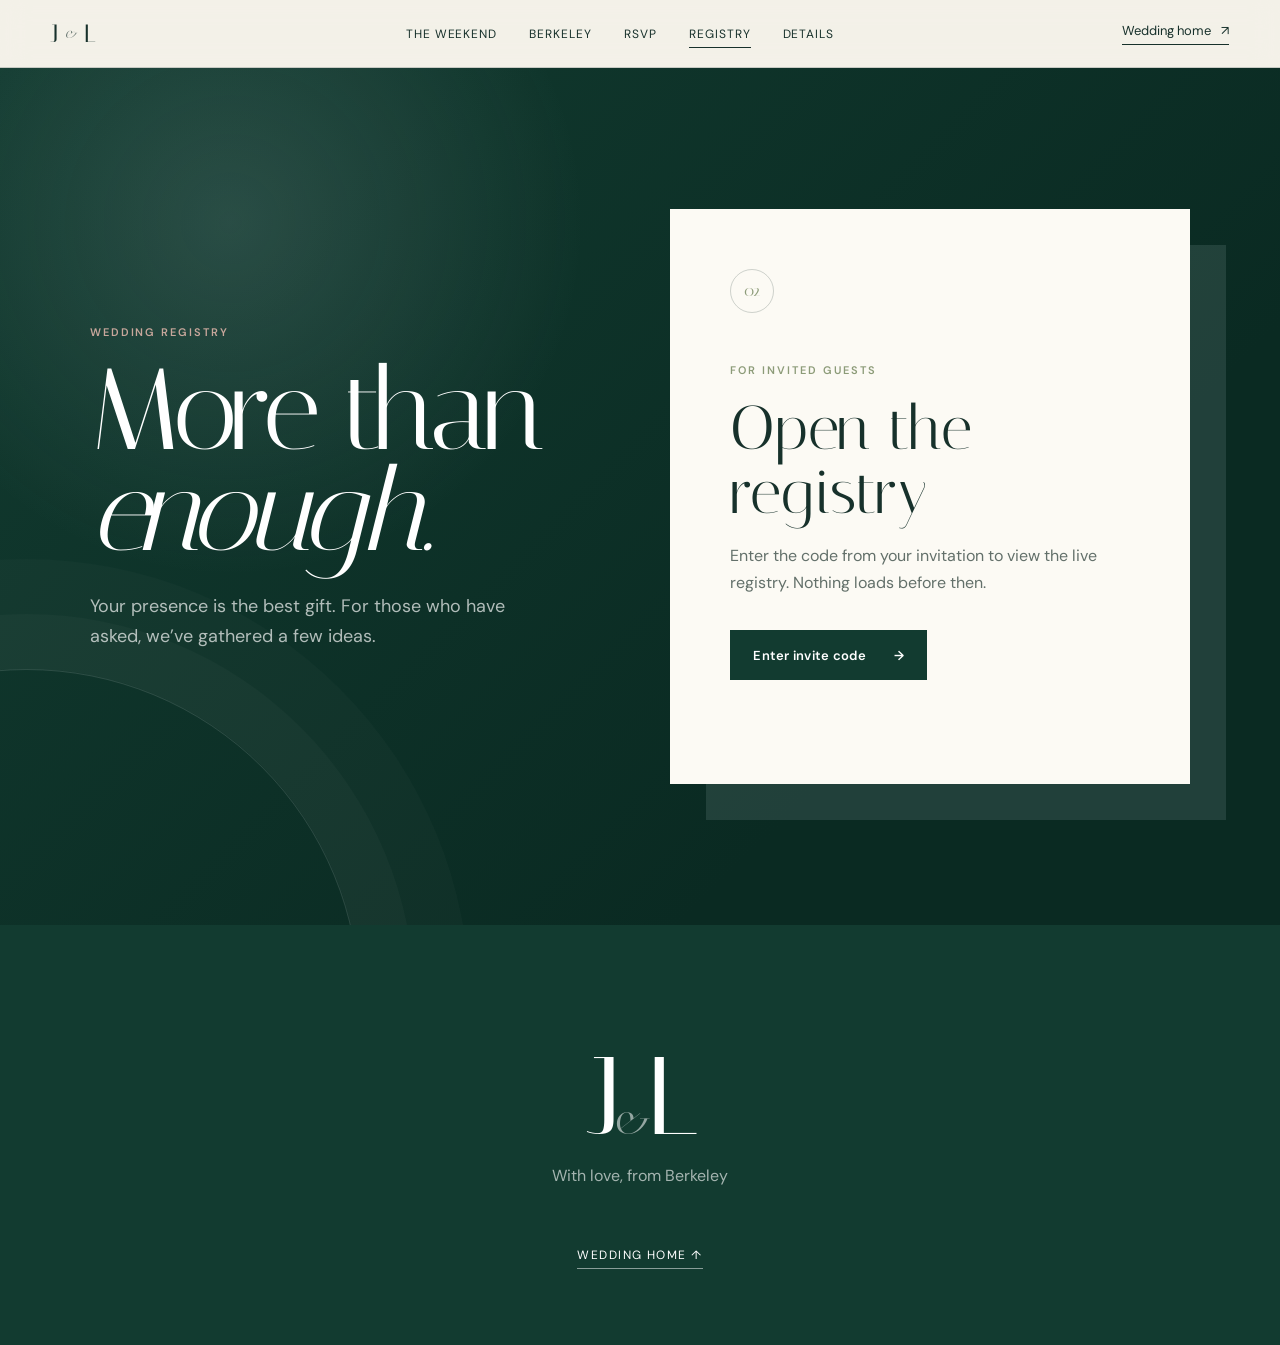
==== registry.html @ 273bde40 "pages" ====
<!doctype html>
<html lang="en">
<head>
  <meta charset="utf-8" />
  <meta name="viewport" content="width=device-width, initial-scale=1" />
  <title>Registry — Jack &amp; Liza</title>
  <meta name="description" content="Jack and Liza's wedding registry for invited guests." />
  <meta name="theme-color" content="#153d31" />
  <link rel="preconnect" href="https://fonts.googleapis.com">
  <link rel="preconnect" href="https://fonts.gstatic.com" crossorigin>
  <link href="https://fonts.googleapis.com/css2?family=DM+Sans:wght@400;500;600&amp;family=Italiana&amp;display=swap" rel="stylesheet">
  <link rel="stylesheet" href="./styles.css" />
</head>
<body class="inner-page" data-private-page="registry">
  <div class="page-progress" aria-hidden="true"><span></span></div>
  <header class="site-header scrolled">
    <a class="brand" href="./index.html" aria-label="Jack and Liza — home"><span>J</span><i>&amp;</i><span>L</span></a>
    <button class="menu-toggle" type="button" aria-expanded="false" aria-controls="primary-nav">
      <span></span><span></span><span></span><span class="sr-only">Open menu</span>
    </button>
    <nav class="nav" id="primary-nav" aria-label="Primary navigation">
      <a href="./index.html#schedule">The weekend</a>
      <a href="./index.html#travel">Berkeley</a>
      <a href="./rsvp.html">RSVP</a>
      <a href="./registry.html" aria-current="page">Registry</a>
      <a href="./index.html#faq">Details</a>
    </nav>
    <a class="text-button guest-code" href="./index.html">Wedding home <span>↗</span></a>
  </header>

  <main class="private-page-main registry-page">
    <section class="private-hero">
      <div>
        <p class="eyebrow">Wedding registry</p>
        <h1>More than<br><i>enough.</i></h1>
        <p>Your presence is the best gift. For those who have asked, we’ve gathered a few ideas.</p>
      </div>
      <aside class="access-gate" data-access-gate>
        <span class="gate-number">02</span>
        <p class="eyebrow">For invited guests</p>
        <h2>Open the registry</h2>
        <p>Enter the code from your invitation to view the live registry. Nothing loads before then.</p>
        <button class="button button-light" type="button" data-open-code>Enter invite code <span>→</span></button>
        <p class="gate-status" data-gate-status role="status"></p>
      </aside>
    </section>

    <section class="section registry-section private-content" data-private-content hidden>
      <div class="section-heading-row reveal">
        <div>
          <p class="eyebrow">Registry</p>
          <h2>A few thoughtful things.</h2>
          <p>Thank you for thinking of us. Each item below is connected directly to our live registry.</p>
        </div>
        <div class="registry-actions">
          <button class="outline-button" type="button" data-change-code>Change code</button>
          <button class="outline-button" type="button" data-refresh-registry>Refresh gifts</button>
        </div>
      </div>
      <div id="registry-grid" class="registry-grid" aria-live="polite"></div>
      <div class="registry-empty" data-registry-empty hidden>
        <p class="eyebrow">All set</p>
        <h3>No registry items are available right now.</h3>
        <p>Please check back later, or simply bring yourselves—we mean it.</p>
      </div>
      <p class="form-status" data-registry-status role="status"></p>
    </section>
  </main>

  <dialog id="code-dialog" class="code-dialog">
    <form method="dialog" class="code-box" id="code-form">
      <button class="dialog-close" aria-label="Close" type="button" data-close-code>×</button>
      <p class="eyebrow">Guest access</p>
      <h2>Your invite code</h2>
      <p>Enter the code exactly as it appears on your invitation.</p>
      <label>Invite code<input name="inviteCode" autocomplete="one-time-code" required /></label>
      <button class="button button-dark full" value="default" type="submit">View registry <span>→</span></button>
      <p class="form-status" data-code-status role="status"></p>
    </form>
  </dialog>

  <footer class="footer compact-footer">
    <div class="footer-monogram">J<span>&amp;</span>L</div>
    <p>With love, from Berkeley</p>
    <a href="./index.html">Wedding home ↑</a>
  </footer>
  <script src="./script.js" type="module"></script>
</body>
</html>
---- styles.css ----
:root {
  --forest: #123b30;
  --forest-deep: #0a2a22;
  --moss: #8c9b78;
  --bay: #9eb2b5;
  --rose: #c8a79c;
  --fog: #e8ece8;
  --paper: #f4f1e9;
  --ivory: #fcfaf4;
  --ink: #17312b;
  --muted: #63706a;
  --line: rgba(23, 49, 43, 0.2);
  --serif: "Italiana", "Times New Roman", serif;
  --sans: "DM Sans", system-ui, sans-serif;
  color-scheme: light;
}

* { box-sizing: border-box; }
[hidden] { display: none !important; }
html { scroll-behavior: smooth; }
main section[id] { scroll-margin-top: 68px; }
body { margin: 0; background: var(--paper); color: var(--ink); font-family: var(--sans); font-size: 16px; }
body.menu-open { overflow: hidden; }
a { color: inherit; text-decoration: none; }
button, input, textarea, select { font: inherit; }
button, a { -webkit-tap-highlight-color: transparent; }
button:focus-visible, a:focus-visible, input:focus-visible, textarea:focus-visible, select:focus-visible, summary:focus-visible { outline: 2px solid var(--rose); outline-offset: 3px; }
img { max-width: 100%; }
h1, h2, h3, p { margin-top: 0; }
h1, h2 { font-family: var(--serif); font-weight: 400; }
p { color: var(--muted); line-height: 1.7; }
i, em { font-weight: inherit; }
.sr-only { position: absolute; width: 1px; height: 1px; padding: 0; margin: -1px; overflow: hidden; clip: rect(0,0,0,0); white-space: nowrap; border: 0; }

.page-progress { position: fixed; inset: 0 0 auto; height: 3px; z-index: 100; pointer-events: none; }
.page-progress span { display: block; height: 100%; width: 0; background: #d6dfc9; }

.site-header {
  position: fixed; inset: 0 0 auto; z-index: 50; height: 84px; padding: 0 clamp(20px, 4vw, 64px);
  display: grid; grid-template-columns: 100px 1fr 140px; align-items: center; color: white;
  border-bottom: 1px solid rgba(255,255,255,.28); transition: background .35s, color .35s, height .35s, border-color .35s;
}
.site-header.scrolled { height: 68px; color: var(--ink); background: rgba(244,241,233,.94); border-color: var(--line); backdrop-filter: blur(14px); }
.brand { display: flex; align-items: center; gap: 6px; font-family: var(--serif); font-size: 25px; letter-spacing: .03em; }
.brand i { font-size: 13px; opacity: .65; }
.nav { display: flex; justify-content: center; gap: clamp(16px, 2.5vw, 38px); font-size: 12px; letter-spacing: .08em; text-transform: uppercase; }
.nav a { position: relative; }
.nav a::after { content: ""; position: absolute; left: 0; bottom: -6px; width: 100%; height: 1px; background: currentColor; transform: scaleX(0); transform-origin: right; transition: transform .25s; }
.nav a:hover::after, .nav a:focus-visible::after { transform: scaleX(1); transform-origin: left; }
.nav a[aria-current="page"]::after { transform: scaleX(1); }
.text-button { padding: 0 0 5px; justify-self: end; color: inherit; background: transparent; border: 0; border-bottom: 1px solid currentColor; cursor: pointer; font-size: 13px; }
.text-button span { margin-left: 7px; }
.menu-toggle { display: none; }

.hero { position: relative; min-height: 100svh; display: flex; align-items: flex-end; overflow: hidden; background: var(--forest-deep); color: white; isolation: isolate; }
.hero-image { position: absolute; inset: 0; z-index: -3; background: url("https://images.unsplash.com/photo-1448375240586-882707db888b?auto=format&fit=crop&w=2200&q=88") center 58% / cover no-repeat; transform: scale(1.03); animation: settle 1.6s cubic-bezier(.2,.7,.2,1) both; }
.hero-wash { position: absolute; inset: 0; z-index: -2; background: linear-gradient(90deg, rgba(4,29,22,.83) 0%, rgba(6,32,25,.49) 47%, rgba(8,23,20,.17) 76%), linear-gradient(0deg, rgba(4,24,19,.56), transparent 52%); }
.hero::after { content: ""; position: absolute; z-index: -1; width: min(52vw, 760px); aspect-ratio: 1; right: -14%; top: 13%; border: 1px solid rgba(255,255,255,.32); border-radius: 50%; box-shadow: 0 0 0 45px rgba(255,255,255,.035), 0 0 0 90px rgba(255,255,255,.025); }
.hero-topline { position: absolute; top: 112px; left: clamp(20px, 5vw, 76px); right: clamp(20px, 5vw, 76px); display: flex; justify-content: space-between; font-size: 11px; letter-spacing: .16em; text-transform: uppercase; color: rgba(255,255,255,.74); }
.hero-content { width: min(900px, 80vw); padding: 0 0 clamp(70px, 10vh, 120px) clamp(20px, 8vw, 126px); }
.eyebrow { margin-bottom: 18px; color: inherit; font-size: 11px; font-weight: 600; letter-spacing: .18em; text-transform: uppercase; }
.hero h1 { margin: 0 0 25px; display: flex; align-items: baseline; gap: clamp(14px, 2vw, 34px); font-size: clamp(76px, 12vw, 178px); line-height: .78; letter-spacing: -.045em; }
.hero h1 em { font-size: .36em; opacity: .75; transform: translateY(-.35em); }
.hero-copy { max-width: 580px; color: rgba(255,255,255,.82); font-size: clamp(17px, 1.5vw, 22px); line-height: 1.55; }
.hero-actions { margin-top: 32px; display: flex; align-items: center; gap: 30px; flex-wrap: wrap; }
.button { min-height: 50px; padding: 0 22px; display: inline-flex; align-items: center; justify-content: center; gap: 28px; border: 1px solid transparent; cursor: pointer; font-size: 13px; font-weight: 600; letter-spacing: .02em; transition: transform .2s, background .2s, color .2s; }
.button:hover { transform: translateY(-2px); }
.button-light { background: var(--ivory); color: var(--forest); }
.button-dark { background: var(--forest); color: white; }
.quiet-link { font-size: 13px; border-bottom: 1px solid rgba(255,255,255,.5); padding-bottom: 5px; }
.quiet-link span { margin-left: 10px; }
.hero-mark { position: absolute; right: clamp(20px, 5vw, 76px); bottom: clamp(30px, 6vw, 76px); display: grid; place-items: center; width: 74px; aspect-ratio: 1; border: 1px solid rgba(255,255,255,.45); border-radius: 50%; font-family: var(--serif); font-size: 20px; letter-spacing: .08em; }

.invitation-note { min-height: 86vh; padding: clamp(70px, 10vw, 150px) clamp(20px, 9vw, 140px); display: grid; grid-template-columns: minmax(260px, .72fr) 1.28fr; gap: clamp(55px, 10vw, 150px); align-items: center; background: var(--paper); }
.invitation-portrait { min-height: 630px; background: linear-gradient(rgba(18,59,48,.08), rgba(18,59,48,.15)), url("https://images.unsplash.com/photo-1519741497674-611481863552?auto=format&fit=crop&w=1100&q=86") center / cover; box-shadow: 34px 34px 0 rgba(200,167,156,.28); }
.invitation-copy { max-width: 760px; }
.invitation-note .eyebrow { color: var(--rose); }
.statement { margin: 0; color: var(--ink); font-family: var(--serif); font-size: clamp(40px, 5.5vw, 76px); line-height: 1.14; letter-spacing: -.025em; }
.statement i { color: #745d56; }
.invitation-body { max-width: 590px; margin-top: 34px; font-size: 17px; }
.flourish { margin-top: 44px; display: inline-flex; align-items: center; gap: 10px; color: var(--forest); font-family: var(--serif); font-size: 22px; letter-spacing: .08em; }
.flourish::before, .flourish::after { content: ""; width: 36px; height: 1px; background: var(--rose); }
.flourish i { font-size: .65em; color: var(--rose); }

.section { padding: clamp(80px, 11vw, 160px) clamp(20px, 6vw, 96px); }
.schedule-section { display: grid; grid-template-columns: minmax(270px, .8fr) 1.5fr; gap: clamp(60px, 10vw, 160px); background: var(--ivory); }
.section-intro { position: sticky; top: 130px; align-self: start; }
.section-intro .eyebrow { color: var(--moss); }
.section-intro h2, .travel-panel h2, .rsvp-heading h2, .faq-heading h2 { margin-bottom: 28px; font-size: clamp(50px, 6.5vw, 92px); line-height: .98; letter-spacing: -.035em; }
.section-intro > p:last-child { max-width: 360px; }
.timeline { border-top: 1px solid var(--line); }
.timeline-item { min-height: 230px; padding: 38px 6px; display: grid; grid-template-columns: 70px 1fr 30px; gap: 28px; align-items: start; border-bottom: 1px solid var(--line); }
.day-number { color: var(--moss); font-family: var(--serif); font-size: 25px; }
.timeline-copy .eyebrow { margin-bottom: 14px; color: var(--muted); }
.timeline-copy h3 { margin-bottom: 14px; font-family: var(--serif); font-size: clamp(31px, 3.5vw, 50px); font-weight: 400; }
.timeline-copy p:last-child { max-width: 500px; margin-bottom: 0; }
.timeline-arrow { color: var(--moss); font-size: 23px; transition: transform .25s; }
.timeline-item:hover .timeline-arrow { transform: translate(5px, 5px); }

.travel-section { min-height: 900px; display: grid; grid-template-columns: 1.1fr 1fr; background: var(--bay); }
.bay-image { min-height: 700px; background: linear-gradient(rgba(22,51,48,.08),rgba(22,51,48,.15)), url("https://images.unsplash.com/photo-1501594907352-04cda38ebc29?auto=format&fit=crop&w=1600&q=88") center / cover; }
.travel-panel { padding: clamp(70px, 9vw, 135px) clamp(30px, 7vw, 105px); align-self: center; }
.travel-panel .eyebrow { color: var(--forest); }
.travel-lede { max-width: 530px; color: rgba(23,49,43,.8); font-size: 18px; }
.travel-details { margin-top: 55px; border-top: 1px solid rgba(23,49,43,.3); }
.travel-details article { padding: 25px 0; display: grid; grid-template-columns: 46px 1fr; gap: 12px; border-bottom: 1px solid rgba(23,49,43,.3); }
.travel-details article > span { padding-top: 4px; font-family: var(--serif); color: rgba(23,49,43,.65); }
.travel-details h3 { margin-bottom: 8px; font-size: 15px; text-transform: uppercase; letter-spacing: .08em; }
.travel-details p { margin: 0; color: rgba(23,49,43,.7); line-height: 1.6; }

.rsvp-section { display: grid; grid-template-columns: .72fr 1.28fr; gap: clamp(50px, 9vw, 140px); align-items: start; background: var(--forest-deep); color: white; }
.rsvp-heading { position: sticky; top: 120px; }
.rsvp-heading > p:not(.eyebrow) { color: rgba(255,255,255,.65); max-width: 400px; }
.light-text { margin-top: 18px; color: white; justify-self: start; }
.panel-form { padding: clamp(28px, 4vw, 54px); display: grid; gap: 22px; background: var(--ivory); color: var(--ink); }
.form-section-label { margin-top: 16px; padding-bottom: 12px; display: flex; gap: 14px; border-bottom: 1px solid var(--line); color: var(--forest); font-size: 12px; font-weight: 600; letter-spacing: .12em; text-transform: uppercase; }
.form-section-label:first-of-type { margin-top: 0; }
.form-section-label span { color: var(--moss); }
.field-pair { display: grid; grid-template-columns: 1fr 1fr; gap: 18px; }
.field-triplet { display: grid; grid-template-columns: 1.3fr .5fr .7fr; gap: 18px; }
label { display: grid; gap: 8px; color: var(--ink); font-size: 12px; font-weight: 600; letter-spacing: .04em; }
label small { display: inline; color: var(--muted); font-size: 10px; font-weight: 400; }
input, textarea, select { width: 100%; min-height: 48px; padding: 12px 2px; color: var(--ink); background: transparent; border: 0; border-bottom: 1px solid #a8aca4; border-radius: 0; outline: 0; }
input:focus, textarea:focus, select:focus { border-color: var(--forest); box-shadow: 0 1px 0 var(--forest); outline-offset: 1px; }
textarea { resize: vertical; }
.hp-field { position: absolute; left: -9999px; opacity: 0; }
.full { width: 100%; }
.panel-form .button { margin-top: 10px; }
.form-status { min-height: 24px; margin: 0; color: var(--forest); font-weight: 600; white-space: pre-wrap; overflow-wrap: anywhere; }
.form-status.error { color: #9b362b; }

.registry-section { background: var(--paper); }
.section-heading-row { margin-bottom: 55px; display: flex; align-items: end; justify-content: space-between; gap: 30px; }
.section-heading-row h2 { margin-bottom: 12px; font-size: clamp(48px, 6vw, 78px); line-height: 1; }
.section-heading-row > div > p:last-child { max-width: 550px; }
.outline-button { min-height: 46px; padding: 0 18px; color: var(--ink); background: transparent; border: 1px solid var(--line); cursor: pointer; }
.registry-grid { display: grid; grid-template-columns: repeat(3, minmax(0, 1fr)); gap: 22px; }
.registry-card { overflow: hidden; display: flex; flex-direction: column; min-height: 100%; background: var(--ivory); }
.registry-card img { width: 100%; aspect-ratio: 4 / 3; object-fit: cover; background: #dddcd5; filter: saturate(.72); transition: transform .6s, filter .4s; }
.registry-card:hover img { transform: scale(1.025); filter: saturate(1); }
.registry-card-body { padding: 23px; display: grid; gap: 12px; flex: 1; }
.registry-card-body h3 { margin-bottom: 2px; font-family: var(--serif); font-size: 25px; font-weight: 400; }
.registry-meta { display: flex; justify-content: space-between; gap: 12px; color: var(--muted); font-size: 13px; }
.registry-card button { margin-top: auto; }
.registry-actions { display: flex; gap: 10px; flex-wrap: wrap; justify-content: flex-end; }
.registry-empty { padding: clamp(45px, 7vw, 80px); max-width: 720px; background: var(--ivory); border: 1px solid var(--line); }
.registry-empty h3 { margin-bottom: 12px; font-family: var(--serif); font-size: clamp(30px, 4vw, 46px); font-weight: 400; }
.registry-empty p:last-child { margin-bottom: 0; }

.inner-page { background: var(--fog); }
.inner-page .site-header { color: var(--ink); background: rgba(244,241,233,.96); border-color: var(--line); backdrop-filter: blur(14px); }
.private-page-main { padding-top: 68px; }
.private-hero { min-height: calc(100svh - 68px); padding: clamp(90px, 11vw, 150px) clamp(22px, 7vw, 110px); display: grid; grid-template-columns: minmax(360px, 1fr) minmax(380px, 520px); gap: clamp(55px, 10vw, 150px); align-items: center; color: white; background: radial-gradient(circle at 18% 18%, rgba(158,178,181,.18), transparent 28%), linear-gradient(135deg, var(--forest) 0%, var(--forest-deep) 72%); overflow: hidden; position: relative; isolation: isolate; }
.private-hero::after { content: ""; position: absolute; z-index: -1; width: min(52vw, 760px); aspect-ratio: 1; left: -24%; bottom: -48%; border: 1px solid rgba(255,255,255,.13); border-radius: 50%; box-shadow: 0 0 0 55px rgba(255,255,255,.025), 0 0 0 110px rgba(255,255,255,.018); }
.private-hero > div > .eyebrow { color: var(--rose); }
.private-hero h1 { margin-bottom: 28px; font-size: clamp(66px, 9vw, 126px); line-height: .88; letter-spacing: -.045em; }
.private-hero > div > p:last-child { max-width: 520px; color: rgba(255,255,255,.68); font-size: 18px; }
.access-gate { min-height: 500px; padding: clamp(34px, 5vw, 60px); display: flex; flex-direction: column; justify-content: center; color: var(--ink); background: var(--ivory); box-shadow: 36px 36px 0 rgba(158,178,181,.16); }
.access-gate .eyebrow { color: var(--moss); }
.access-gate h2 { margin-bottom: 18px; font-size: clamp(40px, 5vw, 62px); line-height: 1.02; }
.access-gate .button { margin-top: 18px; align-self: flex-start; background: var(--forest); color: white; }
.gate-number { width: 44px; height: 44px; margin-bottom: 48px; display: grid; place-items: center; border: 1px solid var(--line); border-radius: 50%; color: var(--moss); font-family: var(--serif); }
.gate-status { min-height: 26px; margin: 18px 0 0; color: var(--forest); font-weight: 600; }
.gate-status.error { color: #9b362b; }
.private-content { min-height: 80vh; }
.compact-footer { min-height: 330px; }
.compact-footer .footer-monogram { font-size: clamp(68px, 9vw, 110px); }

.faq-section { display: grid; grid-template-columns: .65fr 1.35fr; gap: clamp(50px, 10vw, 160px); background: var(--fog); }
.faq-heading .eyebrow { color: var(--moss); }
.faq-list { border-top: 1px solid var(--line); }
details { border-bottom: 1px solid var(--line); }
summary { min-height: 94px; display: grid; grid-template-columns: 40px 1fr 30px; align-items: center; list-style: none; cursor: pointer; font-family: var(--serif); font-size: clamp(22px, 2.3vw, 31px); }
summary::-webkit-details-marker { display: none; }
summary span { font-family: var(--sans); color: var(--moss); font-size: 11px; }
summary i { justify-self: end; font-family: var(--sans); font-size: 22px; font-style: normal; font-weight: 300; transition: transform .2s; }
details[open] summary i { transform: rotate(45deg); }
details p { margin: -10px 30px 30px 40px; max-width: 600px; }

.code-dialog { width: min(520px, calc(100vw - 32px)); padding: 0; color: var(--ink); background: var(--ivory); border: 0; border-radius: 0; box-shadow: 0 30px 90px rgba(6,28,22,.35); }
.code-dialog::backdrop { background: rgba(5,29,23,.7); backdrop-filter: blur(5px); }
.code-box { padding: clamp(30px, 6vw, 58px); display: grid; gap: 17px; position: relative; }
.code-box h2 { margin-bottom: 0; font-size: clamp(42px, 8vw, 66px); line-height: 1; }
.dialog-close { position: absolute; top: 18px; right: 18px; width: 36px; height: 36px; color: var(--ink); background: transparent; border: 1px solid var(--line); border-radius: 50%; cursor: pointer; font-size: 22px; }
.footer { min-height: 420px; padding: 80px 6vw 50px; display: flex; flex-direction: column; align-items: center; justify-content: center; color: white; background: var(--forest); text-align: center; }
.footer-monogram { font-family: var(--serif); font-size: clamp(80px, 12vw, 150px); letter-spacing: -.08em; }
.footer-monogram span { margin: 0 .12em; font-size: .35em; opacity: .55; }
.footer p { color: rgba(255,255,255,.62); }
.footer a { margin-top: 42px; padding-bottom: 5px; border-bottom: 1px solid rgba(255,255,255,.5); font-size: 12px; text-transform: uppercase; letter-spacing: .12em; }

.reveal { opacity: 0; transform: translateY(28px); transition: opacity .75s ease, transform .75s cubic-bezier(.2,.7,.2,1); }
.reveal.visible { opacity: 1; transform: none; }
@keyframes settle { from { transform: scale(1.1); opacity: .4; } to { transform: scale(1.03); opacity: 1; } }

@media (max-width: 900px) {
  .site-header { height: 70px; grid-template-columns: 1fr auto; }
  .site-header.scrolled { height: 62px; }
  .guest-code { display: none; }
  .menu-toggle { width: 38px; height: 38px; padding: 9px 5px; display: grid; align-content: center; gap: 5px; color: inherit; background: transparent; border: 0; cursor: pointer; }
  .menu-toggle > span:not(.sr-only) { display: block; height: 1px; background: currentColor; transition: transform .25s, opacity .2s; }
  .menu-toggle[aria-expanded="true"] > span:nth-child(1) { transform: translateY(6px) rotate(45deg); }
  .menu-toggle[aria-expanded="true"] > span:nth-child(2) { opacity: 0; }
  .menu-toggle[aria-expanded="true"] > span:nth-child(3) { transform: translateY(-6px) rotate(-45deg); }
  .nav { position: fixed; inset: 0 0 auto; z-index: -1; height: 100svh; padding: 120px 30px 50px; display: flex; flex-direction: column; justify-content: center; gap: 20px; color: white; background: var(--forest-deep); transform: translateY(-100%); overflow: hidden; transition: transform .45s cubic-bezier(.6,0,.2,1); font-family: var(--serif); font-size: clamp(36px, 10vw, 58px); text-transform: none; letter-spacing: -.02em; }
  .nav.open { transform: translateY(0); }
  body.menu-open .site-header { height: 70px; color: white; background: transparent; border-color: rgba(255,255,255,.28); backdrop-filter: none; }
  .nav a::after { display: none; }
  .hero-topline span:last-child { display: none; }
  .hero-content { width: 100%; padding-left: 24px; padding-right: 24px; }
  .hero h1 { flex-wrap: wrap; gap: 7px 17px; font-size: clamp(72px, 23vw, 130px); }
  .hero h1 em { font-size: .3em; }
  .hero-mark { display: none; }
  .invitation-note { grid-template-columns: 1fr; }
  .invitation-portrait { min-height: 65vw; width: min(620px, 88%); }
  .schedule-section, .rsvp-section, .faq-section { grid-template-columns: 1fr; }
  .section-intro, .rsvp-heading { position: static; }
  .travel-section { grid-template-columns: 1fr; }
  .bay-image { min-height: 58vw; }
  .registry-grid { grid-template-columns: repeat(2, 1fr); }
  .private-hero { grid-template-columns: 1fr; }
  .private-hero > div { max-width: 720px; }
  .access-gate { width: min(620px, 100%); }
}

@media (max-width: 600px) {
  .hero { min-height: 780px; }
  .hero-image { background-position: 58% center; }
  .hero h1 { display: grid; grid-template-columns: auto auto; justify-content: start; }
  .hero h1 span:last-child { grid-column: 1 / -1; }
  .hero-actions { align-items: flex-start; flex-direction: column; gap: 22px; }
  .invitation-note { min-height: 0; padding: 80px 22px 95px; gap: 70px; }
  .invitation-portrait { min-height: 112vw; width: calc(100% - 22px); box-shadow: 22px 22px 0 rgba(200,167,156,.28); }
  .section { padding-left: 22px; padding-right: 22px; }
  .timeline-item { grid-template-columns: 48px 1fr; gap: 16px; }
  .timeline-arrow { display: none; }
  .travel-panel { padding: 70px 24px; }
  .bay-image { min-height: 430px; }
  .rsvp-section { padding-left: 16px; padding-right: 16px; }
  .rsvp-heading { padding: 0 8px; }
  .panel-form { padding: 28px 20px; }
  .field-pair, .field-triplet { grid-template-columns: 1fr; }
  .section-heading-row { align-items: flex-start; flex-direction: column; }
  .registry-grid { grid-template-columns: 1fr; }
  .registry-actions { justify-content: flex-start; }
  .private-page-main { padding-top: 62px; }
  .private-hero { min-height: 0; padding: 86px 22px 100px; gap: 60px; }
  .private-hero h1 { font-size: clamp(62px, 20vw, 88px); }
  .private-hero > div > p:last-child { font-size: 16px; }
  .access-gate { min-height: 440px; padding: 34px 26px; box-shadow: 20px 20px 0 rgba(158,178,181,.16); }
  .gate-number { margin-bottom: 35px; }
  summary { grid-template-columns: 34px 1fr 24px; min-height: 84px; }
  details p { margin-left: 34px; }
}

@media (prefers-reduced-motion: reduce) {
  html { scroll-behavior: auto; }
  *, *::before, *::after { animation-duration: .01ms !important; animation-iteration-count: 1 !important; transition-duration: .01ms !important; }
  .reveal { opacity: 1; transform: none; }
}
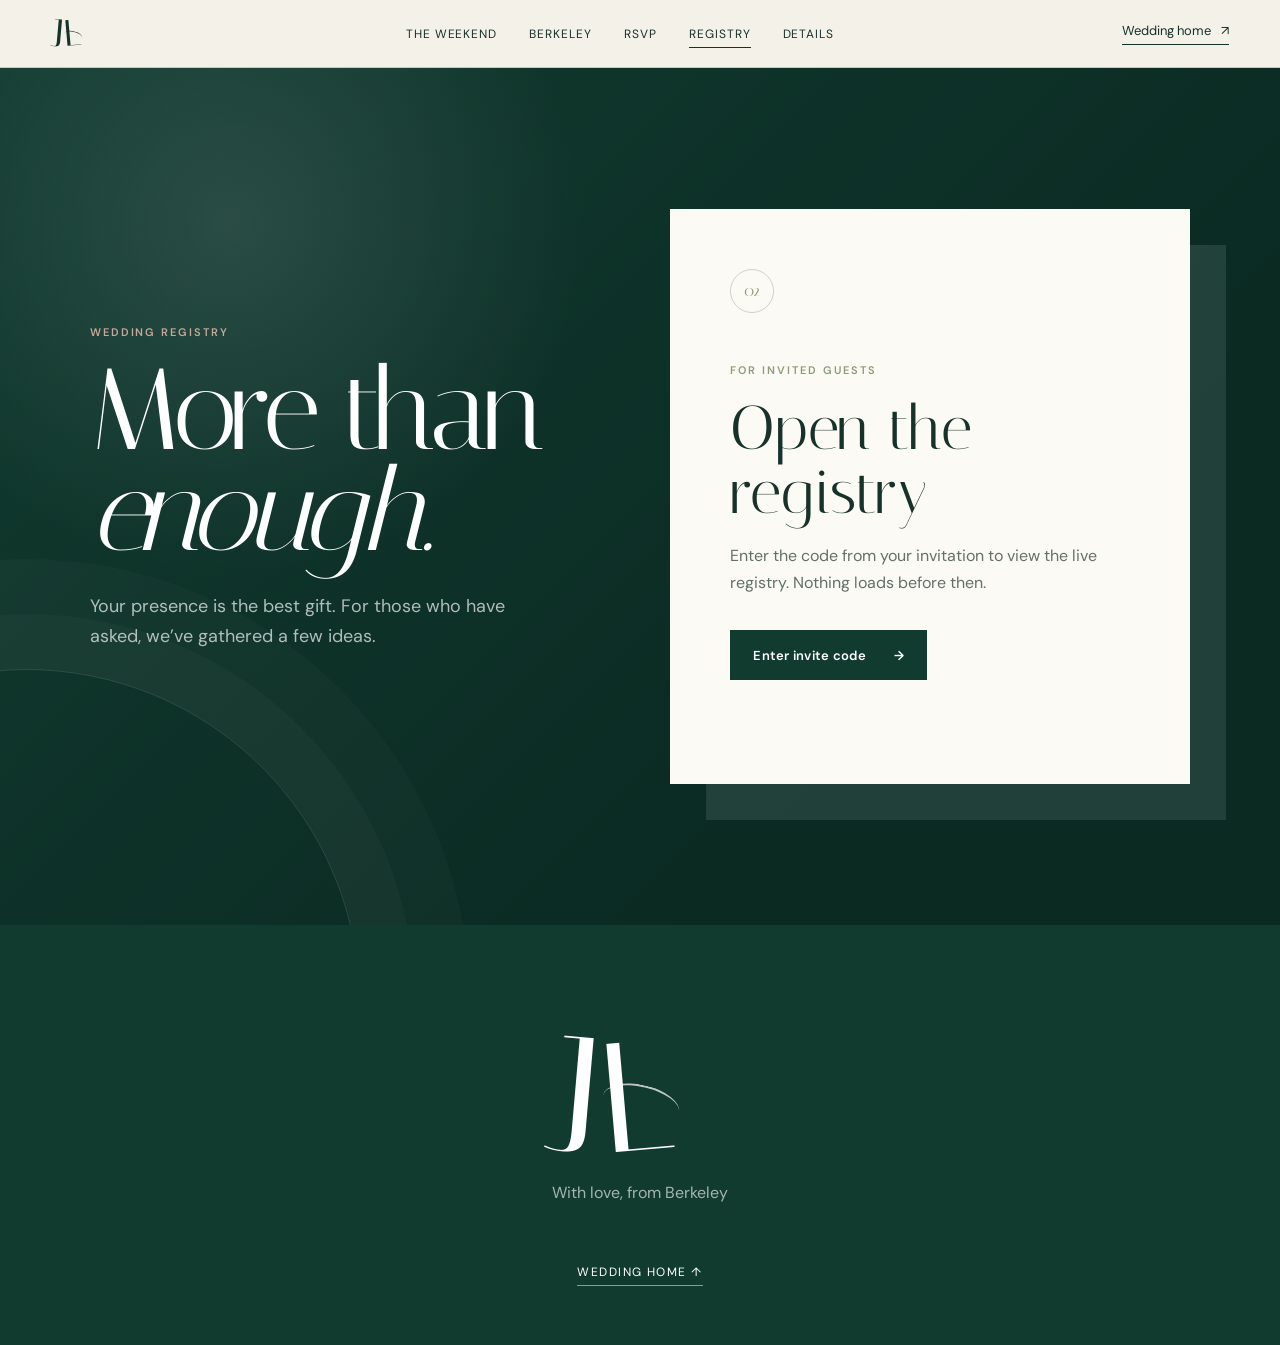
==== commit 065ea99e: "jl" ====
--- a/registry.html
+++ b/registry.html
@@ -14,7 +14,7 @@
 <body class="inner-page" data-private-page="registry">
   <div class="page-progress" aria-hidden="true"><span></span></div>
   <header class="site-header scrolled">
-    <a class="brand" href="./index.html" aria-label="Jack and Liza — home"><span>J</span><i>&amp;</i><span>L</span></a>
+    <a class="brand" href="./index.html" aria-label="Jack and Liza — home"><span class="monogram monogram-header" aria-hidden="true"><span class="monogram-j">J</span><span class="monogram-l">L</span><span class="monogram-knot"></span></span></a>
     <button class="menu-toggle" type="button" aria-expanded="false" aria-controls="primary-nav">
       <span></span><span></span><span></span><span class="sr-only">Open menu</span>
     </button>
@@ -80,7 +80,7 @@
   </dialog>
 
   <footer class="footer compact-footer">
-    <div class="footer-monogram">J<span>&amp;</span>L</div>
+    <div class="footer-monogram" aria-label="Jack and Liza"><span class="monogram monogram-footer" aria-hidden="true"><span class="monogram-j">J</span><span class="monogram-l">L</span><span class="monogram-knot"></span></span></div>
     <p>With love, from Berkeley</p>
     <a href="./index.html">Wedding home ↑</a>
   </footer>
--- a/styles.css
+++ b/styles.css
@@ -41,8 +41,13 @@
   border-bottom: 1px solid rgba(255,255,255,.28); transition: background .35s, color .35s, height .35s, border-color .35s;
 }
 .site-header.scrolled { height: 68px; color: var(--ink); background: rgba(244,241,233,.94); border-color: var(--line); backdrop-filter: blur(14px); }
-.brand { display: flex; align-items: center; gap: 6px; font-family: var(--serif); font-size: 25px; letter-spacing: .03em; }
-.brand i { font-size: 13px; opacity: .65; }
+.brand { width: 54px; height: 46px; display: flex; align-items: center; color: inherit; }
+.monogram { position: relative; display: inline-block; width: 1.14em; height: 1em; color: inherit; font-family: var(--serif); line-height: 1; }
+.monogram-header { font-size: 39px; }
+.monogram-j, .monogram-l { position: absolute; top: 0; display: block; font-size: 1em; font-weight: 400; line-height: 1; transform-origin: 50% 90%; }
+.monogram-j { left: 0; z-index: 2; transform: rotate(5deg); }
+.monogram-l { left: .39em; top: .04em; z-index: 1; font-size: .94em; transform: rotate(-5deg); }
+.monogram-knot { position: absolute; left: .34em; top: .43em; z-index: 3; width: .47em; height: .23em; border-top: max(1px, .018em) solid currentColor; border-radius: 50%; opacity: .72; transform: rotate(13deg); }
 .nav { display: flex; justify-content: center; gap: clamp(16px, 2.5vw, 38px); font-size: 12px; letter-spacing: .08em; text-transform: uppercase; }
 .nav a { position: relative; }
 .nav a::after { content: ""; position: absolute; left: 0; bottom: -6px; width: 100%; height: 1px; background: currentColor; transform: scaleX(0); transform-origin: right; transition: transform .25s; }
@@ -183,8 +188,8 @@
 .code-box h2 { margin-bottom: 0; font-size: clamp(42px, 8vw, 66px); line-height: 1; }
 .dialog-close { position: absolute; top: 18px; right: 18px; width: 36px; height: 36px; color: var(--ink); background: transparent; border: 1px solid var(--line); border-radius: 50%; cursor: pointer; font-size: 22px; }
 .footer { min-height: 420px; padding: 80px 6vw 50px; display: flex; flex-direction: column; align-items: center; justify-content: center; color: white; background: var(--forest); text-align: center; }
-.footer-monogram { font-family: var(--serif); font-size: clamp(80px, 12vw, 150px); letter-spacing: -.08em; }
-.footer-monogram span { margin: 0 .12em; font-size: .35em; opacity: .55; }
+.footer-monogram { height: clamp(100px, 13vw, 165px); display: grid; place-items: center; }
+.monogram-footer { font-size: clamp(105px, 13vw, 165px); }
 .footer p { color: rgba(255,255,255,.62); }
 .footer a { margin-top: 42px; padding-bottom: 5px; border-bottom: 1px solid rgba(255,255,255,.5); font-size: 12px; text-transform: uppercase; letter-spacing: .12em; }
 
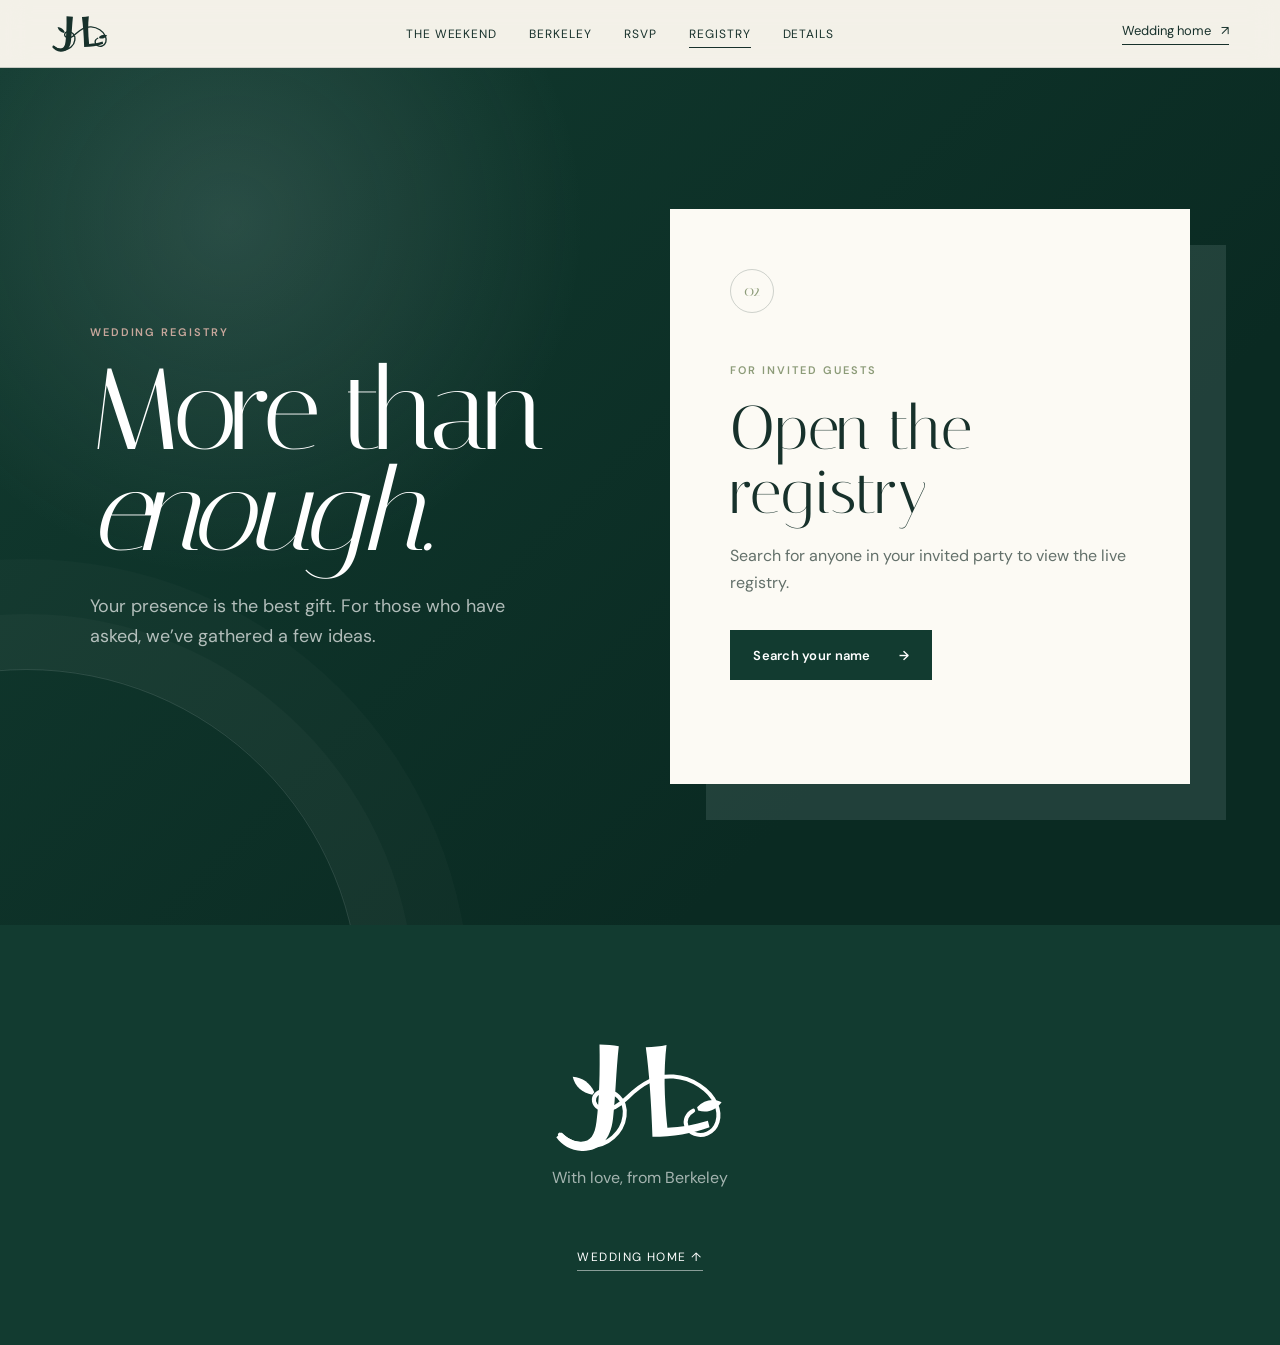
==== commit 255999c9: "Add editable guest responses and party search" ====
--- a/registry.html
+++ b/registry.html
@@ -14,7 +14,7 @@
 <body class="inner-page" data-private-page="registry">
   <div class="page-progress" aria-hidden="true"><span></span></div>
   <header class="site-header scrolled">
-    <a class="brand" href="./index.html" aria-label="Jack and Liza — home"><span class="monogram monogram-header" aria-hidden="true"><span class="monogram-j">J</span><span class="monogram-l">L</span><span class="monogram-knot"></span></span></a>
+    <a class="brand" href="./index.html" aria-label="Jack and Liza — home"><span class="logo-mark logo-mark-header" aria-hidden="true"></span></a>
     <button class="menu-toggle" type="button" aria-expanded="false" aria-controls="primary-nav">
       <span></span><span></span><span></span><span class="sr-only">Open menu</span>
     </button>
@@ -39,8 +39,8 @@
         <span class="gate-number">02</span>
         <p class="eyebrow">For invited guests</p>
         <h2>Open the registry</h2>
-        <p>Enter the code from your invitation to view the live registry. Nothing loads before then.</p>
-        <button class="button button-light" type="button" data-open-code>Enter invite code <span>→</span></button>
+        <p>Search for anyone in your invited party to view the live registry.</p>
+        <button class="button button-light" type="button" data-open-code>Search your name <span>→</span></button>
         <p class="gate-status" data-gate-status role="status"></p>
       </aside>
     </section>
@@ -53,7 +53,7 @@
           <p>Thank you for thinking of us. Each item below is connected directly to our live registry.</p>
         </div>
         <div class="registry-actions">
-          <button class="outline-button" type="button" data-change-code>Change code</button>
+          <button class="outline-button" type="button" data-change-code>Change party</button>
           <button class="outline-button" type="button" data-refresh-registry>Refresh gifts</button>
         </div>
       </div>
@@ -71,16 +71,17 @@
     <form method="dialog" class="code-box" id="code-form">
       <button class="dialog-close" aria-label="Close" type="button" data-close-code>×</button>
       <p class="eyebrow">Guest access</p>
-      <h2>Your invite code</h2>
-      <p>Enter the code exactly as it appears on your invitation.</p>
-      <label>Invite code<input name="inviteCode" autocomplete="one-time-code" required /></label>
-      <button class="button button-dark full" value="default" type="submit">View registry <span>→</span></button>
+      <h2>Find your party</h2>
+      <p>Type the first or last name of anyone included on your invitation.</p>
+      <label>Your name<input name="partySearch" autocomplete="name" minlength="2" required /></label>
+      <button class="button button-dark full" value="default" type="submit">Search <span>→</span></button>
+      <div class="party-results" data-party-results aria-live="polite"></div>
       <p class="form-status" data-code-status role="status"></p>
     </form>
   </dialog>
 
   <footer class="footer compact-footer">
-    <div class="footer-monogram" aria-label="Jack and Liza"><span class="monogram monogram-footer" aria-hidden="true"><span class="monogram-j">J</span><span class="monogram-l">L</span><span class="monogram-knot"></span></span></div>
+    <div class="footer-monogram" aria-label="Jack and Liza"><span class="logo-mark logo-mark-footer" aria-hidden="true"></span></div>
     <p>With love, from Berkeley</p>
     <a href="./index.html">Wedding home ↑</a>
   </footer>
--- a/styles.css
+++ b/styles.css
@@ -41,13 +41,9 @@
   border-bottom: 1px solid rgba(255,255,255,.28); transition: background .35s, color .35s, height .35s, border-color .35s;
 }
 .site-header.scrolled { height: 68px; color: var(--ink); background: rgba(244,241,233,.94); border-color: var(--line); backdrop-filter: blur(14px); }
-.brand { width: 54px; height: 46px; display: flex; align-items: center; color: inherit; }
-.monogram { position: relative; display: inline-block; width: 1.14em; height: 1em; color: inherit; font-family: var(--serif); line-height: 1; }
-.monogram-header { font-size: 39px; }
-.monogram-j, .monogram-l { position: absolute; top: 0; display: block; font-size: 1em; font-weight: 400; line-height: 1; transform-origin: 50% 90%; }
-.monogram-j { left: 0; z-index: 2; transform: rotate(5deg); }
-.monogram-l { left: .39em; top: .04em; z-index: 1; font-size: .94em; transform: rotate(-5deg); }
-.monogram-knot { position: absolute; left: .34em; top: .43em; z-index: 3; width: .47em; height: .23em; border-top: max(1px, .018em) solid currentColor; border-radius: 50%; opacity: .72; transform: rotate(13deg); }
+.brand { width: 62px; height: 48px; display: flex; align-items: center; color: inherit; }
+.logo-mark { display: block; flex: 0 0 auto; color: inherit; background: currentColor; -webkit-mask: url("./assets/jl-vine-monogram.svg") center / contain no-repeat; mask: url("./assets/jl-vine-monogram.svg") center / contain no-repeat; }
+.logo-mark-header { width: 58px; height: 45px; }
 .nav { display: flex; justify-content: center; gap: clamp(16px, 2.5vw, 38px); font-size: 12px; letter-spacing: .08em; text-transform: uppercase; }
 .nav a { position: relative; }
 .nav a::after { content: ""; position: absolute; left: 0; bottom: -6px; width: 100%; height: 1px; background: currentColor; transform: scaleX(0); transform-origin: right; transition: transform .25s; }
@@ -70,6 +66,7 @@
 .hero-actions { margin-top: 32px; display: flex; align-items: center; gap: 30px; flex-wrap: wrap; }
 .button { min-height: 50px; padding: 0 22px; display: inline-flex; align-items: center; justify-content: center; gap: 28px; border: 1px solid transparent; cursor: pointer; font-size: 13px; font-weight: 600; letter-spacing: .02em; transition: transform .2s, background .2s, color .2s; }
 .button:hover { transform: translateY(-2px); }
+.button:disabled, .outline-button:disabled { cursor: not-allowed; opacity: .45; transform: none; }
 .button-light { background: var(--ivory); color: var(--forest); }
 .button-dark { background: var(--forest); color: white; }
 .quiet-link { font-size: 13px; border-bottom: 1px solid rgba(255,255,255,.5); padding-bottom: 5px; }
@@ -147,6 +144,9 @@
 .registry-card-body h3 { margin-bottom: 2px; font-family: var(--serif); font-size: 25px; font-weight: 400; }
 .registry-meta { display: flex; justify-content: space-between; gap: 12px; color: var(--muted); font-size: 13px; }
 .registry-card button { margin-top: auto; }
+.registry-claim-editor { margin-top: auto; display: grid; grid-template-columns: auto 1fr auto; align-items: center; gap: 10px; }
+.registry-claim-editor span { text-align: center; color: var(--forest); font-size: 13px; font-weight: 600; }
+.registry-claim-editor .outline-button { min-width: 48px; margin-top: 0; padding: 0 12px; }
 .registry-actions { display: flex; gap: 10px; flex-wrap: wrap; justify-content: flex-end; }
 .registry-empty { padding: clamp(45px, 7vw, 80px); max-width: 720px; background: var(--ivory); border: 1px solid var(--line); }
 .registry-empty h3 { margin-bottom: 12px; font-family: var(--serif); font-size: clamp(30px, 4vw, 46px); font-weight: 400; }
@@ -169,7 +169,8 @@
 .gate-status.error { color: #9b362b; }
 .private-content { min-height: 80vh; }
 .compact-footer { min-height: 330px; }
-.compact-footer .footer-monogram { font-size: clamp(68px, 9vw, 110px); }
+.compact-footer .footer-monogram { height: clamp(96px, 11vw, 135px); }
+.compact-footer .logo-mark-footer { width: clamp(125px, 15vw, 175px); height: clamp(96px, 11vw, 135px); }
 
 .faq-section { display: grid; grid-template-columns: .65fr 1.35fr; gap: clamp(50px, 10vw, 160px); background: var(--fog); }
 .faq-heading .eyebrow { color: var(--moss); }
@@ -186,10 +187,15 @@
 .code-dialog::backdrop { background: rgba(5,29,23,.7); backdrop-filter: blur(5px); }
 .code-box { padding: clamp(30px, 6vw, 58px); display: grid; gap: 17px; position: relative; }
 .code-box h2 { margin-bottom: 0; font-size: clamp(42px, 8vw, 66px); line-height: 1; }
+.party-results { display: grid; gap: 8px; }
+.party-results-label, .party-no-results { margin: 4px 0 0; color: var(--muted); font-size: 13px; }
+.party-result { width: 100%; padding: 14px 16px; color: var(--ink); background: var(--fog); border: 1px solid var(--line); cursor: pointer; text-align: left; transition: border-color .2s, background .2s; }
+.party-result:hover { background: white; border-color: var(--forest); }
+.party-result:disabled { cursor: wait; opacity: .55; }
 .dialog-close { position: absolute; top: 18px; right: 18px; width: 36px; height: 36px; color: var(--ink); background: transparent; border: 1px solid var(--line); border-radius: 50%; cursor: pointer; font-size: 22px; }
 .footer { min-height: 420px; padding: 80px 6vw 50px; display: flex; flex-direction: column; align-items: center; justify-content: center; color: white; background: var(--forest); text-align: center; }
-.footer-monogram { height: clamp(100px, 13vw, 165px); display: grid; place-items: center; }
-.monogram-footer { font-size: clamp(105px, 13vw, 165px); }
+.footer-monogram { height: clamp(115px, 15vw, 185px); display: grid; place-items: center; }
+.logo-mark-footer { width: clamp(145px, 19vw, 235px); height: clamp(110px, 15vw, 180px); }
 .footer p { color: rgba(255,255,255,.62); }
 .footer a { margin-top: 42px; padding-bottom: 5px; border-bottom: 1px solid rgba(255,255,255,.5); font-size: 12px; text-transform: uppercase; letter-spacing: .12em; }
 
